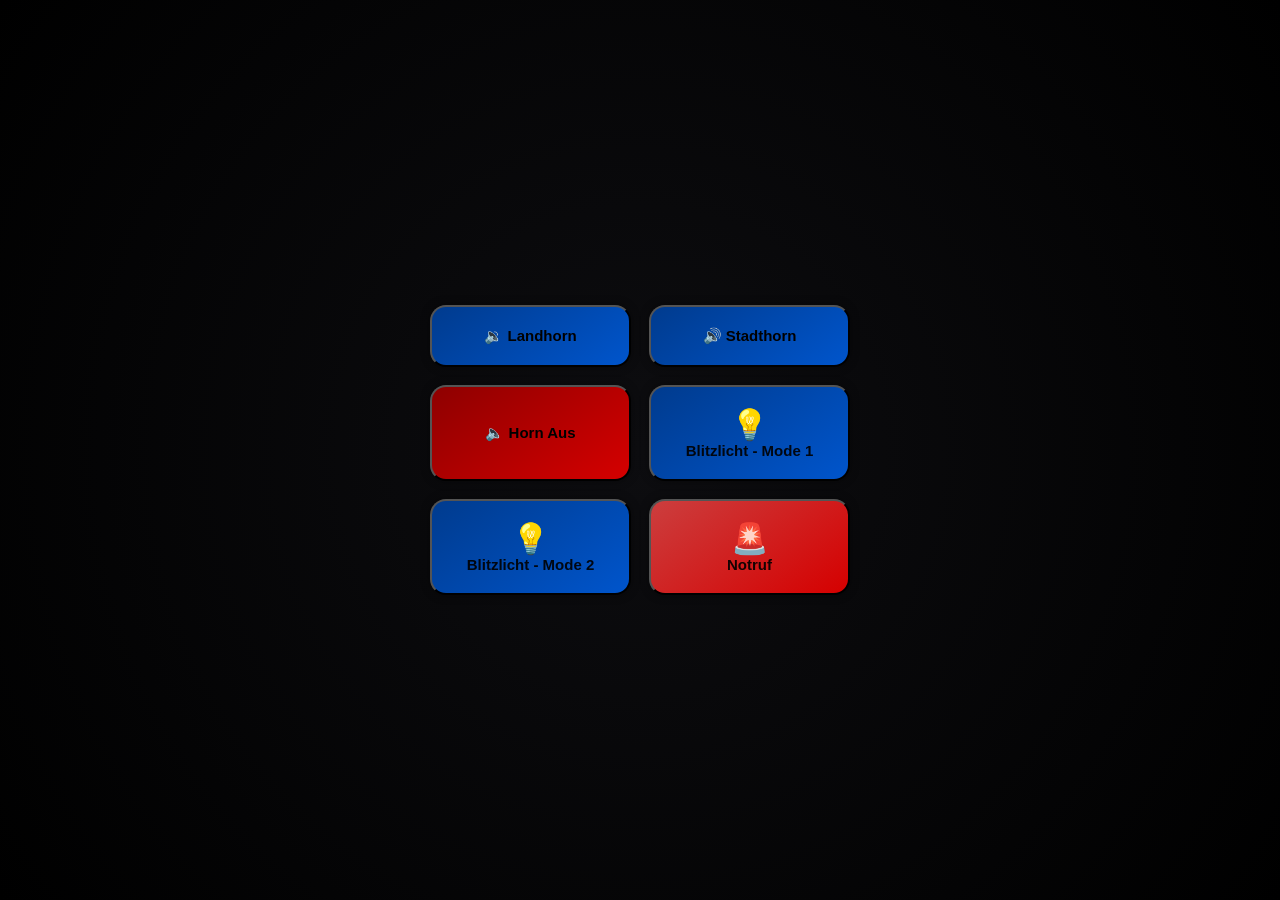
==== index.html @ a81b50af "Add more Informatiosn about the buttons." ====
<!DOCTYPE html>
<html lang="de">
<head>
  <meta charset="UTF-8">
  <title>Einsatzfahrzeug Panel</title>
  <link rel="stylesheet" href="style.css">
  <link rel="icon" type="image/png" href="favicon.png">

</head>
<body>
  <div class="panel">
    <button class="btn blue" onclick="playLoop('landhorn')">🔉 Landhorn</button>
    <button class="btn blue" onclick="playLoop('stadthorn')">🔊 Stadthorn</button>
    <button class="btn red" onclick="stopSound()">🔈 Horn Aus</button>
    <button class="btn blue"><span>💡</span><p>Blitzlicht - Mode 1</p></button>
    <button class="btn blue"><span>💡</span><p>Blitzlicht - Mode 2</p></button>
    <button class="btn red2"><span>🚨</span><p>Notruf</p></button>
  </div>

  <script src="app.js"></script>
</body>
</html>
---- style.css ----
body {
  margin: 0;
  padding: 0;
  background: radial-gradient(circle at center, #0d0d10 0%, #000 100%);
  display: flex;
  justify-content: center;
  align-items: center;
  height: 100vh;
  font-family: 'Arial', sans-serif;
}

.panel {
  display: grid;
  grid-template-columns: repeat(2, 1fr);
  gap: 18px;
  width: 90vw;
  max-width: 420px;
}

.btn {
  padding: 20px;
  font-size: 15px;
  font-weight: 600;
  border-radius: 16px;
  box-shadow: 0 0 10px rgba(0,0,0,0.4);
}

.btn span {
  font-size: 30px;
  margin-bottom: 6px;
}

.btn p {
  margin: 0;
  font-size: 15px;
  opacity: 0.9;
}

.btn:active {
  transform: scale(0.95);
  box-shadow: 0 0 20px rgba(255,255,255,0.3);
}

/* Farben */
.btn.blue { background: linear-gradient(145deg, #003b8e, #0055cc); }
.btn.cyan { background: linear-gradient(145deg, #007b9e, #00bcd4); }
.btn.white { background: linear-gradient(145deg, #d0d0d0, #f0f0f0); color: #000; }
.btn.orange { background: linear-gradient(145deg, #c76a00, #ff9800); }
.btn.red { background: linear-gradient(145deg, #8e0000, #d50000); }
.btn.red2 { background: linear-gradient(145deg, #cc3e3e, #d50000); }
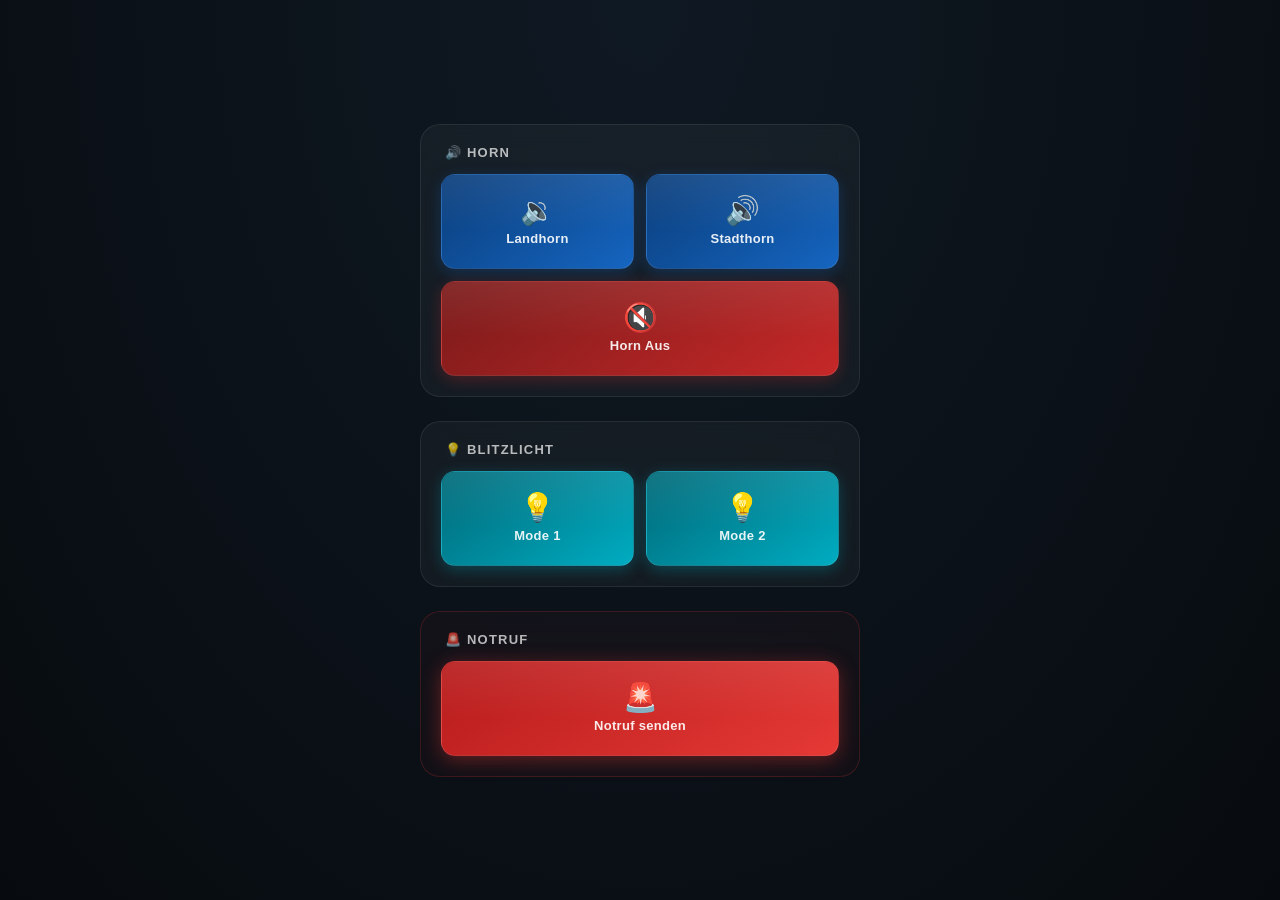
==== commit e75cb31e: "Rework the hole Panel." ====
--- a/index.html
+++ b/index.html
@@ -2,21 +2,61 @@
 <html lang="de">
 <head>
   <meta charset="UTF-8">
+  <meta name="viewport" content="width=device-width, initial-scale=1.0, user-scalable=no">
   <title>Einsatzfahrzeug Panel</title>
   <link rel="stylesheet" href="style.css">
   <link rel="icon" type="image/png" href="favicon.png">
-
 </head>
 <body>
   <div class="panel">
-    <button class="btn blue" onclick="playLoop('landhorn')">🔉 Landhorn</button>
-    <button class="btn blue" onclick="playLoop('stadthorn')">🔊 Stadthorn</button>
-    <button class="btn red" onclick="stopSound()">🔈 Horn Aus</button>
-    <button class="btn blue"><span>💡</span><p>Blitzlicht - Mode 1</p></button>
-    <button class="btn blue"><span>💡</span><p>Blitzlicht - Mode 2</p></button>
-    <button class="btn red2"><span>🚨</span><p>Notruf</p></button>
+
+    <!-- Horn-Sektion -->
+    <section class="section">
+      <h2 class="section-title">🔊 Horn</h2>
+      <div class="button-group">
+        <button class="btn blue" id="btn-landhorn" onclick="playLoop('landhorn')">
+          <span class="btn-icon">🔉</span>
+          <span class="btn-label">Landhorn</span>
+        </button>
+        <button class="btn blue" id="btn-stadthorn" onclick="playLoop('stadthorn')">
+          <span class="btn-icon">🔊</span>
+          <span class="btn-label">Stadthorn</span>
+        </button>
+        <button class="btn red" id="btn-stop" onclick="stopSound()">
+          <span class="btn-icon">🔇</span>
+          <span class="btn-label">Horn Aus</span>
+        </button>
+      </div>
+    </section>
+
+    <!-- Licht-Sektion -->
+    <section class="section">
+      <h2 class="section-title">💡 Blitzlicht</h2>
+      <div class="button-group">
+        <button class="btn cyan" id="btn-blitz1">
+          <span class="btn-icon">💡</span>
+          <span class="btn-label">Mode 1</span>
+        </button>
+        <button class="btn cyan" id="btn-blitz2">
+          <span class="btn-icon">💡</span>
+          <span class="btn-label">Mode 2</span>
+        </button>
+      </div>
+    </section>
+
+    <!-- Notruf-Sektion -->
+    <section class="section section-emergency">
+      <h2 class="section-title">🚨 Notruf</h2>
+      <div class="button-group">
+        <button class="btn emergency" id="btn-notruf">
+          <span class="btn-icon">🚨</span>
+          <span class="btn-label">Notruf senden</span>
+        </button>
+      </div>
+    </section>
+
   </div>
 
   <script src="app.js"></script>
 </body>
-</html>+</html>
--- a/style.css
+++ b/style.css
@@ -1,50 +1,197 @@
-body {
+/* ===== Reset & Base ===== */
+* {
   margin: 0;
   padding: 0;
-  background: radial-gradient(circle at center, #0d0d10 0%, #000 100%);
+  box-sizing: border-box;
+}
+
+body {
+  background: radial-gradient(ellipse at top, #0f1923 0%, #070b0f 100%);
   display: flex;
   justify-content: center;
-  align-items: center;
-  height: 100vh;
-  font-family: 'Arial', sans-serif;
+  align-items: flex-start;
+  min-height: 100vh;
+  padding: 24px 16px;
+  font-family: -apple-system, BlinkMacSystemFont, 'Segoe UI', Roboto, sans-serif;
+  -webkit-tap-highlight-color: transparent;
 }
 
+/* ===== Panel Container ===== */
 .panel {
+  width: 100%;
+  max-width: 440px;
+  display: flex;
+  flex-direction: column;
+  gap: 24px;
+}
+
+/* ===== Sections (Glasmorphism) ===== */
+.section {
+  background: rgba(255, 255, 255, 0.04);
+  border: 1px solid rgba(255, 255, 255, 0.08);
+  border-radius: 20px;
+  padding: 20px;
+  backdrop-filter: blur(12px);
+  -webkit-backdrop-filter: blur(12px);
+}
+
+.section-title {
+  color: rgba(255, 255, 255, 0.7);
+  font-size: 13px;
+  font-weight: 600;
+  text-transform: uppercase;
+  letter-spacing: 1.2px;
+  margin-bottom: 14px;
+  padding-left: 4px;
+}
+
+/* ===== Button Group Grid ===== */
+.button-group {
   display: grid;
   grid-template-columns: repeat(2, 1fr);
-  gap: 18px;
-  width: 90vw;
-  max-width: 420px;
+  gap: 12px;
 }
 
-.btn {
-  padding: 20px;
-  font-size: 15px;
-  font-weight: 600;
-  border-radius: 16px;
-  box-shadow: 0 0 10px rgba(0,0,0,0.4);
+/* Einzelner Button in voller Breite wenn ungerade Anzahl */
+.button-group .btn:last-child:nth-child(odd) {
+  grid-column: 1 / -1;
 }
 
-.btn span {
-  font-size: 30px;
-  margin-bottom: 6px;
+/* ===== Buttons ===== */
+.btn {
+  position: relative;
+  display: flex;
+  flex-direction: column;
+  align-items: center;
+  justify-content: center;
+  gap: 6px;
+  padding: 22px 16px;
+  min-height: 80px;
+  border: 1px solid rgba(255, 255, 255, 0.1);
+  border-radius: 14px;
+  cursor: pointer;
+  color: #fff;
+  font-family: inherit;
+  transition: transform 0.15s ease, box-shadow 0.2s ease, background 0.2s ease;
+  overflow: hidden;
+  -webkit-user-select: none;
+  user-select: none;
+  touch-action: manipulation;
 }
 
-.btn p {
-  margin: 0;
-  font-size: 15px;
-  opacity: 0.9;
+/* Licht-Overlay für Glaseffekt */
+.btn::before {
+  content: '';
+  position: absolute;
+  inset: 0;
+  border-radius: inherit;
+  background: linear-gradient(180deg, rgba(255,255,255,0.08) 0%, transparent 60%);
+  pointer-events: none;
 }
 
-.btn:active {
-  transform: scale(0.95);
-  box-shadow: 0 0 20px rgba(255,255,255,0.3);
+.btn-icon {
+  font-size: 28px;
+  line-height: 1;
 }
 
-/* Farben */
-.btn.blue { background: linear-gradient(145deg, #003b8e, #0055cc); }
-.btn.cyan { background: linear-gradient(145deg, #007b9e, #00bcd4); }
-.btn.white { background: linear-gradient(145deg, #d0d0d0, #f0f0f0); color: #000; }
-.btn.orange { background: linear-gradient(145deg, #c76a00, #ff9800); }
-.btn.red { background: linear-gradient(145deg, #8e0000, #d50000); }
-.btn.red2 { background: linear-gradient(145deg, #cc3e3e, #d50000); }
+.btn-label {
+  font-size: 13px;
+  font-weight: 600;
+  opacity: 0.9;
+  letter-spacing: 0.3px;
+}
+
+/* ===== Button States ===== */
+.btn:active {
+  transform: scale(0.94);
+}
+
+.btn.active {
+  box-shadow: 0 0 20px rgba(255, 255, 255, 0.15), inset 0 0 12px rgba(255, 255, 255, 0.05);
+}
+
+/* Grüner Puls-Indikator bei aktivem Button */
+.btn.active::after {
+  content: '';
+  position: absolute;
+  top: 8px;
+  right: 8px;
+  width: 8px;
+  height: 8px;
+  border-radius: 50%;
+  background: #4cff88;
+  box-shadow: 0 0 6px #4cff88;
+  animation: pulse 1.5s ease-in-out infinite;
+}
+
+@keyframes pulse {
+  0%, 100% { opacity: 1; transform: scale(1); }
+  50% { opacity: 0.5; transform: scale(0.8); }
+}
+
+/* ===== Farbvarianten ===== */
+.btn.blue {
+  background: linear-gradient(145deg, #0a3d7a, #1565c0);
+  box-shadow: 0 4px 15px rgba(21, 101, 192, 0.3);
+}
+.btn.blue:active {
+  box-shadow: 0 2px 25px rgba(21, 101, 192, 0.5);
+}
+
+.btn.cyan {
+  background: linear-gradient(145deg, #006978, #00acc1);
+  box-shadow: 0 4px 15px rgba(0, 172, 193, 0.3);
+}
+.btn.cyan:active {
+  box-shadow: 0 2px 25px rgba(0, 172, 193, 0.5);
+}
+
+.btn.red {
+  background: linear-gradient(145deg, #7a1a1a, #c62828);
+  box-shadow: 0 4px 15px rgba(198, 40, 40, 0.3);
+}
+.btn.red:active {
+  box-shadow: 0 2px 25px rgba(198, 40, 40, 0.5);
+}
+
+.btn.emergency {
+  background: linear-gradient(145deg, #b71c1c, #e53935);
+  box-shadow: 0 4px 20px rgba(229, 57, 53, 0.4);
+  min-height: 70px;
+}
+.btn.emergency:active {
+  box-shadow: 0 2px 30px rgba(229, 57, 53, 0.7);
+}
+
+/* ===== Notruf-Sektion Highlight ===== */
+.section-emergency {
+  border-color: rgba(229, 57, 53, 0.2);
+  background: rgba(229, 57, 53, 0.04);
+}
+
+/* ===== Responsive ===== */
+@media (max-width: 360px) {
+  .panel {
+    gap: 18px;
+  }
+  .section {
+    padding: 16px;
+  }
+  .btn {
+    padding: 18px 12px;
+    min-height: 70px;
+  }
+  .btn-icon {
+    font-size: 24px;
+  }
+  .btn-label {
+    font-size: 12px;
+  }
+}
+
+@media (min-width: 500px) {
+  body {
+    align-items: center;
+    padding: 32px;
+  }
+}
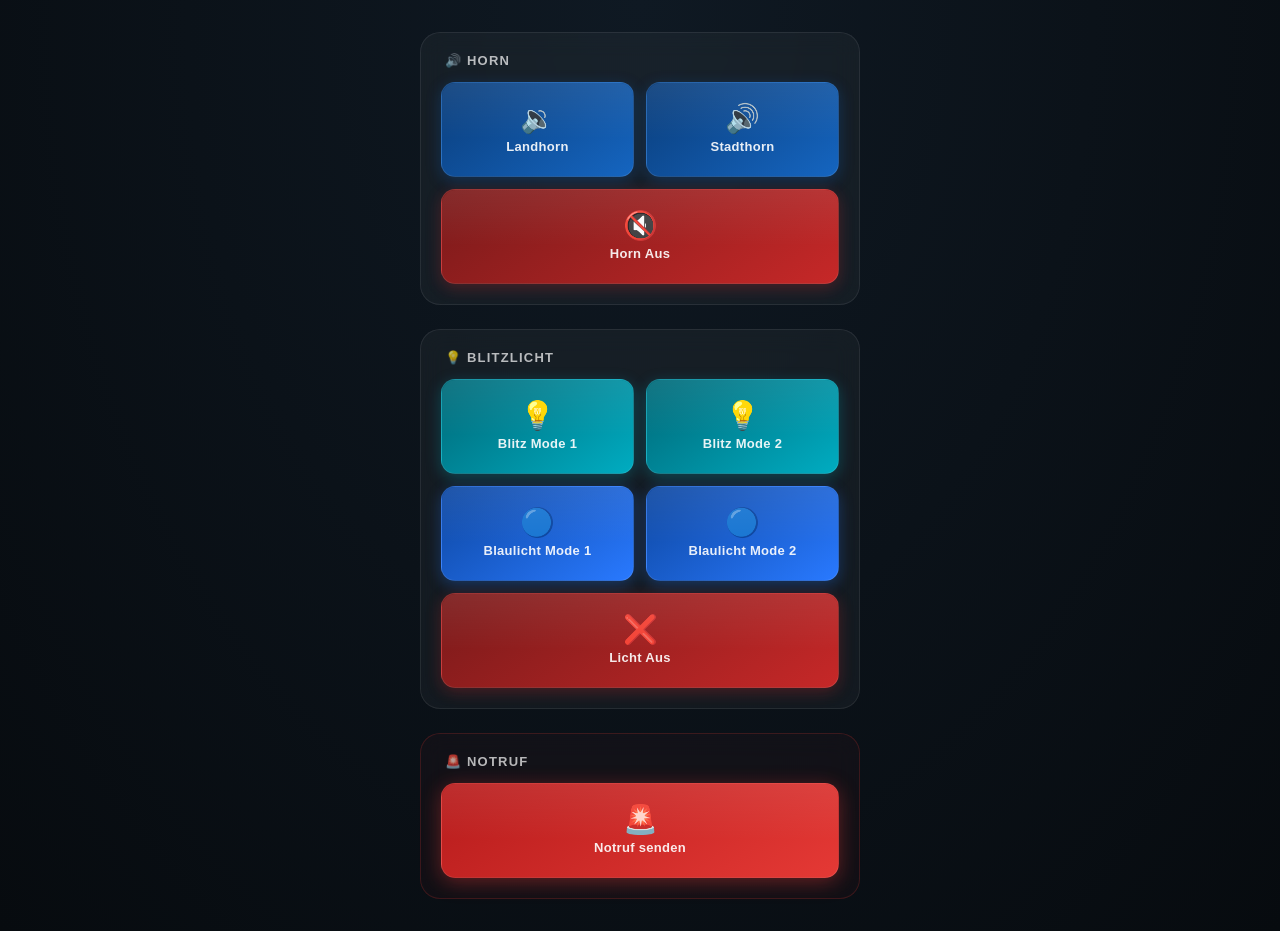
==== commit 8e71e28a: "Add Blitzlicht-Mode." ====
--- a/index.html
+++ b/index.html
@@ -35,11 +35,23 @@
       <div class="button-group">
         <button class="btn cyan" id="btn-blitz1">
           <span class="btn-icon">💡</span>
-          <span class="btn-label">Mode 1</span>
+          <span class="btn-label">Blitz Mode 1</span>
         </button>
         <button class="btn cyan" id="btn-blitz2">
           <span class="btn-icon">💡</span>
-          <span class="btn-label">Mode 2</span>
+          <span class="btn-label">Blitz Mode 2</span>
+        </button>
+        <button class="btn bluelight" id="btn-blaulicht1">
+          <span class="btn-icon">🔵</span>
+          <span class="btn-label">Blaulicht Mode 1</span>
+        </button>
+        <button class="btn bluelight" id="btn-blaulicht2">
+          <span class="btn-icon">🔵</span>
+          <span class="btn-label">Blaulicht Mode 2</span>
+        </button>
+        <button class="btn red" id="btn-licht-aus">
+          <span class="btn-icon">❌</span>
+          <span class="btn-label">Licht Aus</span>
         </button>
       </div>
     </section>
--- a/style.css
+++ b/style.css
@@ -154,6 +154,14 @@
   box-shadow: 0 2px 25px rgba(198, 40, 40, 0.5);
 }
 
+.btn.bluelight {
+  background: linear-gradient(145deg, #0d47a1, #2979ff);
+  box-shadow: 0 4px 15px rgba(41, 121, 255, 0.3);
+}
+.btn.bluelight:active {
+  box-shadow: 0 2px 25px rgba(41, 121, 255, 0.5);
+}
+
 .btn.emergency {
   background: linear-gradient(145deg, #b71c1c, #e53935);
   box-shadow: 0 4px 20px rgba(229, 57, 53, 0.4);
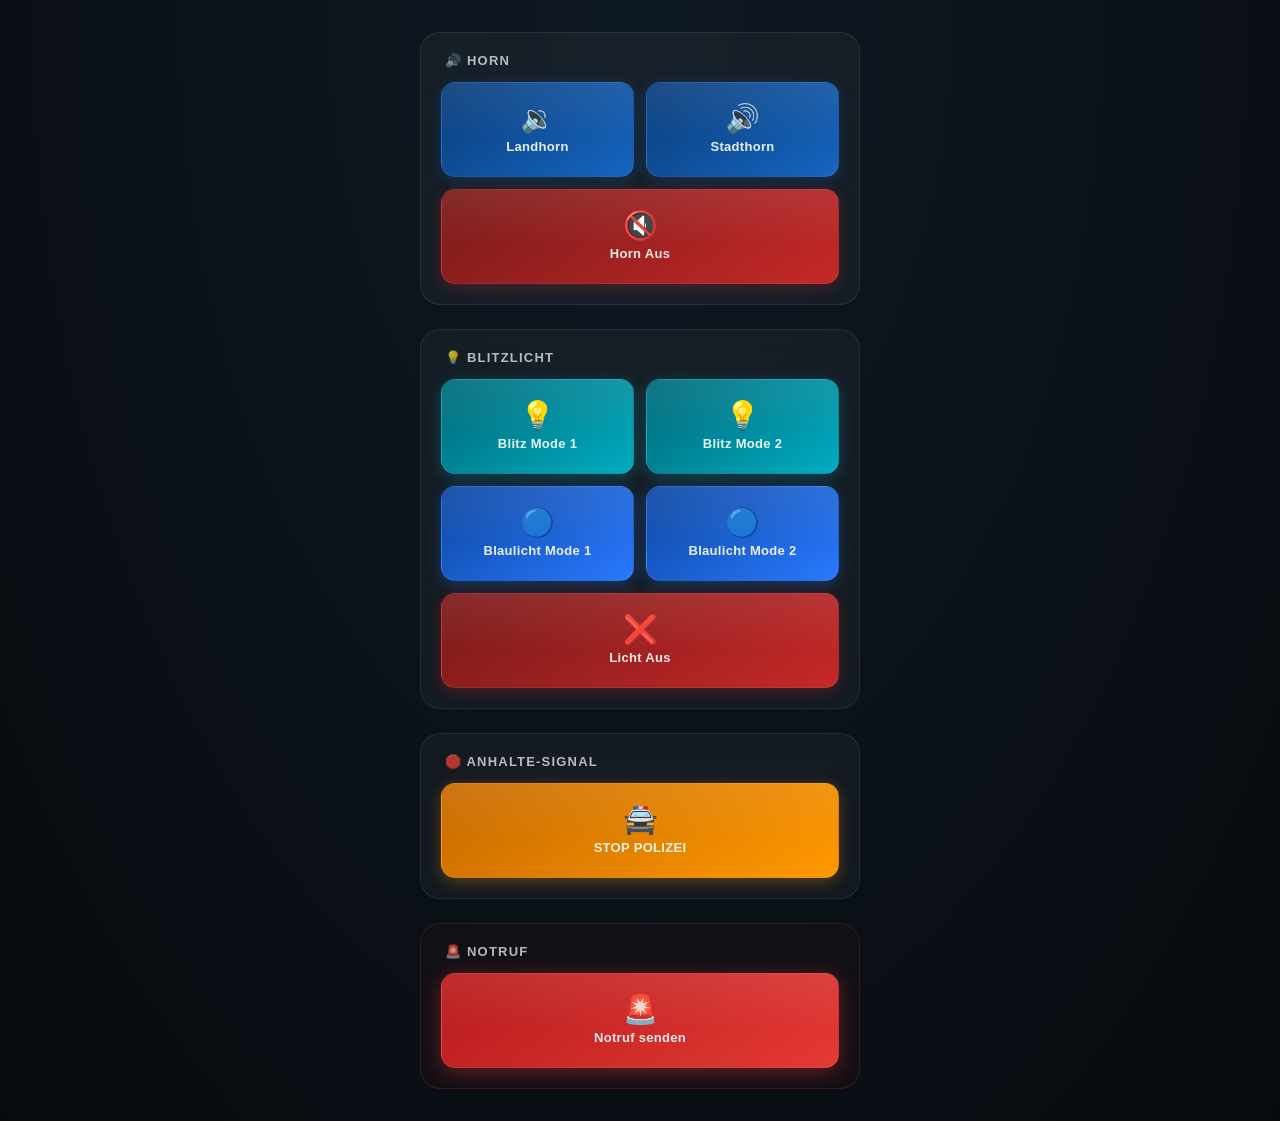
==== commit 81434fde: "Add "STOP POIZEI"." ====
--- a/index.html
+++ b/index.html
@@ -41,17 +41,28 @@
           <span class="btn-icon">💡</span>
           <span class="btn-label">Blitz Mode 2</span>
         </button>
-        <button class="btn bluelight" id="btn-blaulicht1">
+        <button class="btn bluelight" id="btn-blaulicht1" onclick="startBlaulicht(1)">
           <span class="btn-icon">🔵</span>
           <span class="btn-label">Blaulicht Mode 1</span>
         </button>
-        <button class="btn bluelight" id="btn-blaulicht2">
+        <button class="btn bluelight" id="btn-blaulicht2" onclick="startBlaulicht(2)">
           <span class="btn-icon">🔵</span>
           <span class="btn-label">Blaulicht Mode 2</span>
         </button>
         <button class="btn red" id="btn-licht-aus">
           <span class="btn-icon">❌</span>
           <span class="btn-label">Licht Aus</span>
+        </button>
+      </div>
+    </section>
+
+    <!-- Anhalte-Sektion -->
+    <section class="section">
+      <h2 class="section-title">🛑 Anhalte-Signal</h2>
+      <div class="button-group">
+        <button class="btn orange" id="btn-stop-polizei" onclick="startAnhalteSignal()">
+          <span class="btn-icon">🚔</span>
+          <span class="btn-label">STOP POLIZEI</span>
         </button>
       </div>
     </section>
@@ -69,6 +80,17 @@
 
   </div>
 
+  <!-- Blaulicht Fullscreen Overlay -->
+  <div class="blaulicht-overlay" id="blaulicht-overlay">
+    <button class="btn-off" onclick="stopBlaulicht()">🔇 Ausschalten</button>
+  </div>
+
+  <!-- Anhalte-Signal Fullscreen Overlay -->
+  <div class="anhalte-overlay" id="anhalte-overlay">
+    <div class="anhalte-text">STOP POLIZEI</div>
+    <button class="btn-off" onclick="stopAnhalteSignal()">❌ Ausschalten</button>
+  </div>
+
   <script src="app.js"></script>
 </body>
 </html>
--- a/style.css
+++ b/style.css
@@ -162,6 +162,14 @@
   box-shadow: 0 2px 25px rgba(41, 121, 255, 0.5);
 }
 
+.btn.orange {
+  background: linear-gradient(145deg, #c76a00, #ff9800);
+  box-shadow: 0 4px 15px rgba(255, 152, 0, 0.3);
+}
+.btn.orange:active {
+  box-shadow: 0 2px 25px rgba(255, 152, 0, 0.5);
+}
+
 .btn.emergency {
   background: linear-gradient(145deg, #b71c1c, #e53935);
   box-shadow: 0 4px 20px rgba(229, 57, 53, 0.4);
@@ -177,6 +185,130 @@
   background: rgba(229, 57, 53, 0.04);
 }
 
+/* ===== Blaulicht Overlay ===== */
+.blaulicht-overlay {
+  position: fixed;
+  inset: 0;
+  z-index: 100;
+  display: flex;
+  align-items: flex-end;
+  justify-content: center;
+  padding-bottom: 40px;
+  pointer-events: none;
+  visibility: hidden;
+  background: #000;
+}
+
+.blaulicht-overlay.active {
+  visibility: visible;
+  pointer-events: auto;
+}
+
+.blaulicht-overlay.active.mode1 {
+  animation: flash-mode1 0.8s infinite;
+}
+
+.blaulicht-overlay.active.mode2 {
+  animation: flash-mode2 1.2s infinite;
+}
+
+@keyframes flash-mode1 {
+  0%, 49% { background: #003cff; }
+  50%, 100% { background: #000; }
+}
+
+@keyframes flash-mode2 {
+  0%, 10% { background: #003cff; }
+  11%, 20% { background: #000; }
+  21%, 30% { background: #003cff; }
+  31%, 100% { background: #000; }
+}
+
+.btn-off {
+  padding: 18px 40px;
+  font-size: 16px;
+  font-weight: 700;
+  color: #fff;
+  background: linear-gradient(145deg, #7a1a1a, #c62828);
+  border: 1px solid rgba(255, 255, 255, 0.15);
+  border-radius: 14px;
+  cursor: pointer;
+  box-shadow: 0 4px 20px rgba(198, 40, 40, 0.5);
+  font-family: -apple-system, BlinkMacSystemFont, 'Segoe UI', Roboto, sans-serif;
+  touch-action: manipulation;
+  -webkit-user-select: none;
+  user-select: none;
+  z-index: 101;
+}
+
+.btn-off:active {
+  transform: scale(0.94);
+  box-shadow: 0 2px 30px rgba(198, 40, 40, 0.7);
+}
+
+/* ===== Anhalte-Signal Overlay ===== */
+.anhalte-overlay {
+  position: fixed;
+  inset: 0;
+  z-index: 100;
+  display: flex;
+  flex-direction: column;
+  align-items: center;
+  justify-content: center;
+  gap: 40px;
+  padding-bottom: 40px;
+  pointer-events: none;
+  visibility: hidden;
+  background: #000;
+}
+
+.anhalte-overlay.active {
+  visibility: visible;
+  pointer-events: auto;
+  animation: anhalte-flash 1.5s infinite;
+}
+
+@keyframes anhalte-flash {
+  0%, 40% { background: #000; }
+  45%, 55% { background: #1a0000; }
+  60%, 100% { background: #000; }
+}
+
+.anhalte-text {
+  font-family: 'Courier New', 'Lucida Console', monospace;
+  font-size: clamp(32px, 10vw, 72px);
+  font-weight: 900;
+  color: #ff1a1a;
+  text-align: center;
+  letter-spacing: 6px;
+  text-shadow:
+    0 0 10px #ff1a1a,
+    0 0 20px #ff1a1a,
+    0 0 40px #ff0000,
+    0 0 80px #ff0000;
+  animation: led-glow 1s ease-in-out infinite alternate;
+  padding: 0 20px;
+}
+
+@keyframes led-glow {
+  0% {
+    text-shadow:
+      0 0 10px #ff1a1a,
+      0 0 20px #ff1a1a,
+      0 0 40px #ff0000,
+      0 0 80px #ff0000;
+    opacity: 1;
+  }
+  100% {
+    text-shadow:
+      0 0 5px #ff1a1a,
+      0 0 10px #ff1a1a,
+      0 0 20px #ff0000,
+      0 0 40px #ff0000;
+    opacity: 0.85;
+  }
+}
+
 /* ===== Responsive ===== */
 @media (max-width: 360px) {
   .panel {
